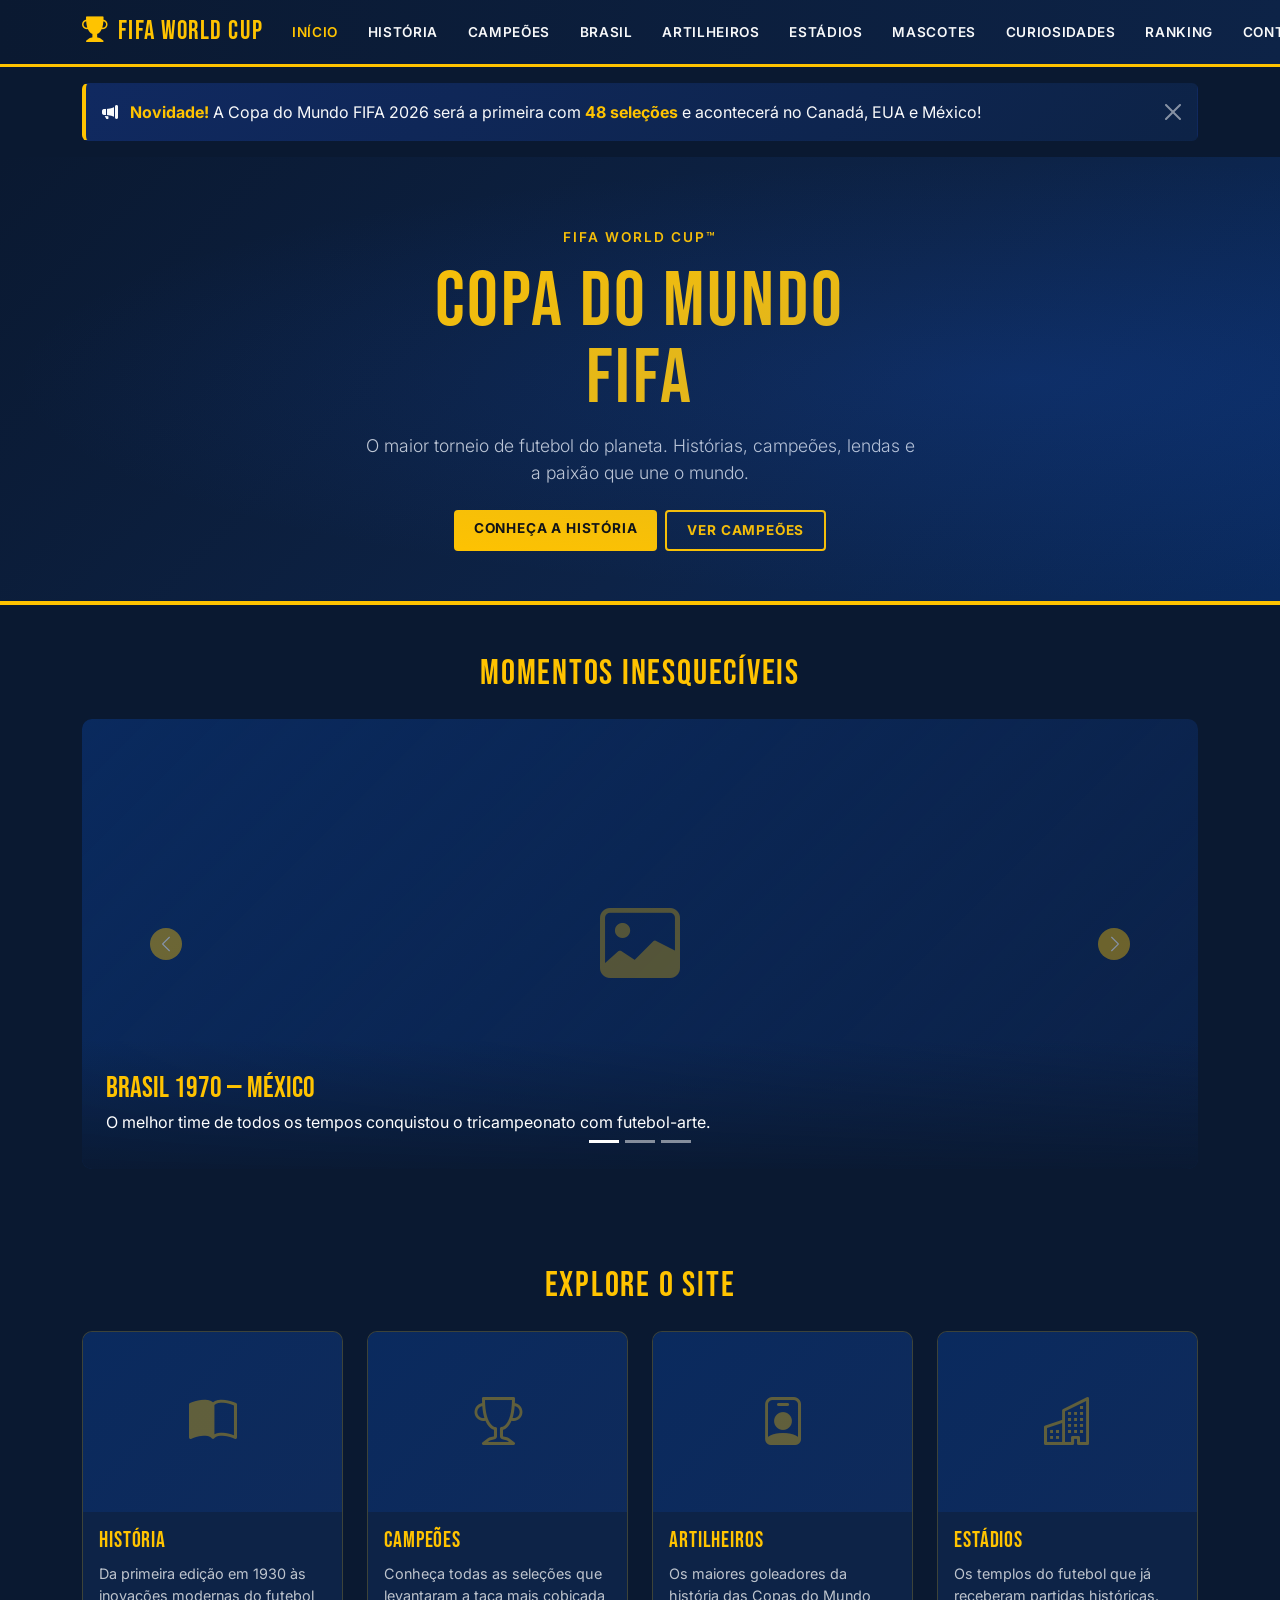
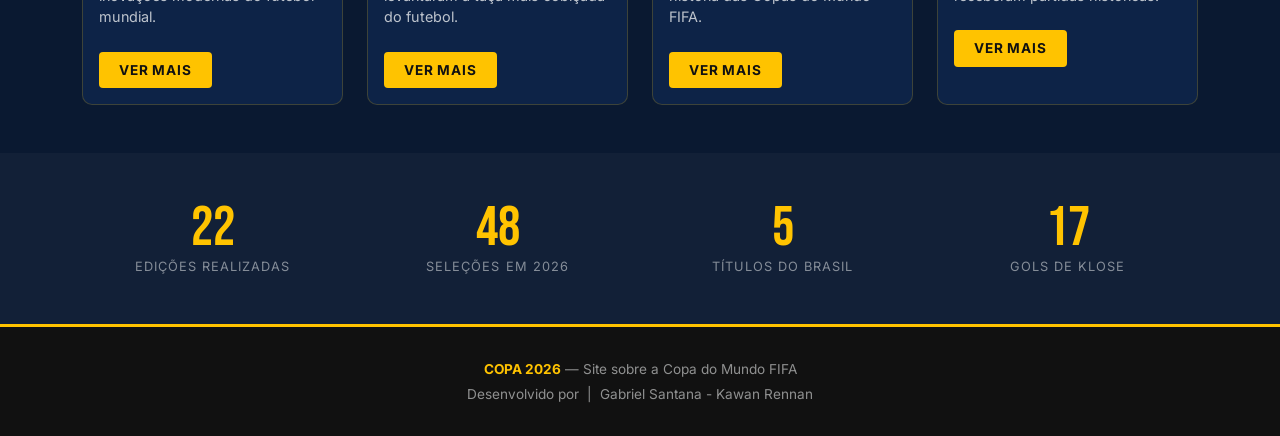
==== index.html @ 824d82c5 "Merge pull request #1 from bielsanatana-dias/main update footer" ====
<!DOCTYPE html>
<html lang="pt-BR">
<head>
  <meta charset="UTF-8" />
  <meta name="viewport" content="width=device-width, initial-scale=1.0" />
  <title>Copa do Mundo FIFA 2026</title>
  <link rel="stylesheet" href="https://cdn.jsdelivr.net/npm/bootstrap@5.3.3/dist/css/bootstrap.min.css" />
  <link rel="stylesheet" href="https://cdn.jsdelivr.net/npm/bootstrap-icons@1.11.3/font/bootstrap-icons.min.css" />
  <link rel="stylesheet" href="css/style.css" />
</head>
<body>

  <!-- NAVBAR -->
  <nav class="navbar navbar-expand-lg navbar-copa sticky-top">
    <div class="container">
      <a class="navbar-brand" href="index.html">
        <i class="bi bi-trophy-fill me-2"></i>FIFA World Cup
      </a>
      <button class="navbar-toggler" type="button" data-bs-toggle="collapse" data-bs-target="#navMain">
        <span class="navbar-toggler-icon"></span>
      </button>
      <div class="collapse navbar-collapse" id="navMain">
        <ul class="navbar-nav ms-auto gap-1">
          <li class="nav-item"><a class="nav-link active" href="index.html">Início</a></li>
          <li class="nav-item"><a class="nav-link" href="historia.html">História</a></li>
          <li class="nav-item"><a class="nav-link" href="campeoes.html">Campeões</a></li>
          <li class="nav-item"><a class="nav-link" href="brasil.html">Brasil</a></li>
          <li class="nav-item"><a class="nav-link" href="artilheiros.html">Artilheiros</a></li>
          <li class="nav-item"><a class="nav-link" href="estadios.html">Estádios</a></li>
          <li class="nav-item"><a class="nav-link" href="mascotes.html">Mascotes</a></li>
          <li class="nav-item"><a class="nav-link" href="curiosidades.html">Curiosidades</a></li>
          <li class="nav-item"><a class="nav-link" href="ranking.html">Ranking</a></li>
          <li class="nav-item"><a class="nav-link" href="contato.html">Contato</a></li>
        </ul>
      </div>
    </div>
  </nav>

  <main>
    <!-- ALERT de boas-vindas -->
    <div class="container mt-3">
      <div class="alert alert-copa alert-dismissible fade show" role="alert">
        <i class="bi bi-megaphone-fill me-2"></i>
        <strong>Novidade!</strong> A Copa do Mundo FIFA 2026 será a primeira com <strong>48 seleções</strong> e acontecerá no Canadá, EUA e México!
        <button type="button" class="btn-close btn-close-white" data-bs-dismiss="alert" aria-label="Fechar"></button>
      </div>
    </div>

    <!-- HERO -->
    <section class="page-hero text-center">
      <div class="container">
        <p class="text-uppercase" style="color:var(--dourado);letter-spacing:.15em;font-size:.85rem;font-weight:600;">FIFA World Cup™</p>
        <h1>COPA DO MUNDO<br>FIFA</h1>
        <p class="lead mt-3 mx-auto" style="max-width:550px;">
          O maior torneio de futebol do planeta. Histórias, campeões, lendas e a paixão que une o mundo.
        </p>
        <div class="mt-4 d-flex flex-wrap justify-content-center gap-2">
          <a href="historia.html" class="btn-copa btn">Conheça a História</a>
          <a href="campeoes.html" class="btn-copa-outline btn">Ver Campeões</a>
        </div>
      </div>
    </section>

    <!-- CAROUSEL de Copas -->
    <section class="py-5">
      <div class="container">
        <h2 class="section-title mb-4 text-center">Momentos Inesquecíveis</h2>
        <div id="carouselHome" class="carousel slide carousel-copa" data-bs-ride="carousel">
          <div class="carousel-indicators">
            <button type="button" data-bs-target="#carouselHome" data-bs-slide-to="0" class="active"></button>
            <button type="button" data-bs-target="#carouselHome" data-bs-slide-to="1"></button>
            <button type="button" data-bs-target="#carouselHome" data-bs-slide-to="2"></button>
          </div>
          <div class="carousel-inner rounded-3 overflow-hidden">
            <!-- Slide 1 — substitua a div por <img src="img/sua-foto.jpg" alt="..." class="d-block w-100"> -->
            <div class="carousel-item active">
              <div class="img-placeholder-carousel d-flex align-items-center justify-content-center" style="height:450px;background:linear-gradient(135deg,#0a2a5e,#185ADB22);">
                <i class="bi bi-image" style="font-size:5rem;color:rgba(255,195,0,.3);"></i>
              </div>
              <div class="carousel-caption">
                <h5>Brasil 1970 — México</h5>
                <p>O melhor time de todos os tempos conquistou o tricampeonato com futebol-arte.</p>
              </div>
            </div>
            <!-- Slide 2 -->
            <div class="carousel-item">
              <div class="img-placeholder-carousel d-flex align-items-center justify-content-center" style="height:450px;background:linear-gradient(135deg,#0a2a5e,#185ADB22);">
                <i class="bi bi-image" style="font-size:5rem;color:rgba(255,195,0,.3);"></i>
              </div>
              <div class="carousel-caption">
                <h5>Maradona 1986 — México</h5>
                <p>A "Mão de Deus" e o gol do século no mesmo dia.</p>
              </div>
            </div>
            <!-- Slide 3 -->
            <div class="carousel-item">
              <div class="img-placeholder-carousel d-flex align-items-center justify-content-center" style="height:450px;background:linear-gradient(135deg,#0a2a5e,#185ADB22);">
                <i class="bi bi-image" style="font-size:5rem;color:rgba(255,195,0,.3);"></i>
              </div>
              <div class="carousel-caption">
                <h5>Argentina 2022 — Qatar</h5>
                <p>Messi finalmente conquistou o título mais desejado do futebol mundial.</p>
              </div>
            </div>
          </div>
          <button class="carousel-control-prev" type="button" data-bs-target="#carouselHome" data-bs-slide="prev">
            <span class="carousel-control-prev-icon"></span>
          </button>
          <button class="carousel-control-next" type="button" data-bs-target="#carouselHome" data-bs-slide="next">
            <span class="carousel-control-next-icon"></span>
          </button>
        </div>
      </div>
    </section>

    <!-- CARDS de apresentação -->
    <section class="py-5">
      <div class="container">
        <h2 class="section-title text-center mb-4">Explore o Site</h2>
        <div class="row g-4">
          <div class="col-sm-6 col-lg-3">
            <div class="card card-copa h-100">
              <div class="img-placeholder"><i class="bi bi-book-half"></i></div>
              <div class="card-body">
                <h5 class="card-title">História</h5>
                <p class="card-text">Da primeira edição em 1930 às inovações modernas do futebol mundial.</p>
                <a href="historia.html" class="btn-copa btn btn-sm mt-2">Ver Mais</a>
              </div>
            </div>
          </div>
          <div class="col-sm-6 col-lg-3">
            <div class="card card-copa h-100">
              <div class="img-placeholder"><i class="bi bi-trophy"></i></div>
              <div class="card-body">
                <h5 class="card-title">Campeões</h5>
                <p class="card-text">Conheça todas as seleções que levantaram a taça mais cobiçada do futebol.</p>
                <a href="campeoes.html" class="btn-copa btn btn-sm mt-2">Ver Mais</a>
              </div>
            </div>
          </div>
          <div class="col-sm-6 col-lg-3">
            <div class="card card-copa h-100">
              <div class="img-placeholder"><i class="bi bi-person-badge"></i></div>
              <div class="card-body">
                <h5 class="card-title">Artilheiros</h5>
                <p class="card-text">Os maiores goleadores da história das Copas do Mundo FIFA.</p>
                <a href="artilheiros.html" class="btn-copa btn btn-sm mt-2">Ver Mais</a>
              </div>
            </div>
          </div>
          <div class="col-sm-6 col-lg-3">
            <div class="card card-copa h-100">
              <div class="img-placeholder"><i class="bi bi-buildings"></i></div>
              <div class="card-body">
                <h5 class="card-title">Estádios</h5>
                <p class="card-text">Os templos do futebol que já receberam partidas históricas.</p>
                <a href="estadios.html" class="btn-copa btn btn-sm mt-2">Ver Mais</a>
              </div>
            </div>
          </div>
        </div>
      </div>
    </section>

    <!-- Stats rápidas -->
    <section class="py-5" style="background:rgba(255,255,255,0.03);">
      <div class="container">
        <div class="row text-center g-4">
          <div class="col-6 col-md-3">
            <div class="stat-number">22</div>
            <div class="stat-label">Edições realizadas</div>
          </div>
          <div class="col-6 col-md-3">
            <div class="stat-number">48</div>
            <div class="stat-label">Seleções em 2026</div>
          </div>
          <div class="col-6 col-md-3">
            <div class="stat-number">5</div>
            <div class="stat-label">Títulos do Brasil</div>
          </div>
          <div class="col-6 col-md-3">
            <div class="stat-number">17</div>
            <div class="stat-label">Gols de Klose</div>
          </div>
        </div>
      </div>
    </section>
  </main>

  <!-- FOOTER -->
  <footer>
    <div class="container">
      <p class="mb-1">
        <a href="index.html"><strong style="color:var(--dourado);">COPA 2026</strong></a> — Site  sobre a Copa do Mundo FIFA
      </p>
      <p class="mb-0">Desenvolvido por &nbsp;|&nbsp; Gabriel Santana - Kawan Rennan</p>
    </div>
  </footer>

  <script src="https://cdn.jsdelivr.net/npm/bootstrap@5.3.3/dist/js/bootstrap.bundle.min.js"></script>
</body>
</html>
---- css/style.css ----
/* ============================================================
   COPA DO MUNDO FIFA 2026 — Global Stylesheet
   Palette: Azul Escuro #0A1931 | Azul Médio #185ADB | 
            Dourado #FFC300 | Branco #F8F9FA | Preto #111111
   ============================================================ */

@import url('https://fonts.googleapis.com/css2?family=Bebas+Neue&family=Inter:wght@300;400;600;700&display=swap');

:root {
  --azul-escuro: #0A1931;
  --azul-medio:  #185ADB;
  --dourado:     #FFC300;
  --branco:      #F8F9FA;
  --preto:       #111111;
  --verde:       #009C3B;
  --amarelo:     #FFDF00;
}

/* ---- Base ---- */
*, *::before, *::after { box-sizing: border-box; }

body {
  font-family: 'Inter', sans-serif;
  background-color: var(--azul-escuro);
  color: var(--branco);
  min-height: 100vh;
  display: flex;
  flex-direction: column;
}

main { flex: 1; }

/* ---- Typography ---- */
h1, h2, h3, .display-font {
  font-family: 'Bebas Neue', sans-serif;
  letter-spacing: 0.04em;
}

/* ---- Navbar ---- */
.navbar-copa {
  background: linear-gradient(90deg, var(--azul-escuro) 0%, #0d2347 100%);
  border-bottom: 3px solid var(--dourado);
}

.navbar-copa .navbar-brand {
  font-family: 'Bebas Neue', sans-serif;
  font-size: 1.6rem;
  color: var(--dourado) !important;
  letter-spacing: 0.06em;
}

.navbar-copa .nav-link {
  color: var(--branco) !important;
  font-weight: 600;
  font-size: 0.85rem;
  text-transform: uppercase;
  letter-spacing: 0.05em;
  padding: 0.5rem 0.8rem !important;
  transition: color 0.2s;
}

.navbar-copa .nav-link:hover,
.navbar-copa .nav-link.active {
  color: var(--dourado) !important;
}

.navbar-toggler {
  border-color: var(--dourado) !important;
}
.navbar-toggler-icon {
  filter: brightness(0) saturate(100%) invert(79%) sepia(89%) saturate(400%) hue-rotate(2deg) brightness(104%) contrast(104%);
}

/* ---- Hero / Page Header ---- */
.page-hero {
  background: linear-gradient(135deg, var(--azul-escuro) 0%, #0d2347 60%, #0a2a5e 100%);
  padding: 70px 0 50px;
  border-bottom: 4px solid var(--dourado);
  position: relative;
  overflow: hidden;
}

.page-hero::before {
  content: '';
  position: absolute;
  inset: 0;
  background: radial-gradient(ellipse at 80% 50%, rgba(24,90,219,0.18) 0%, transparent 70%);
  pointer-events: none;
}

.page-hero h1 {
  font-size: clamp(2.5rem, 6vw, 5rem);
  color: var(--dourado);
  line-height: 1;
}

.page-hero p.lead {
  color: rgba(248,249,250,0.8);
  font-size: 1.1rem;
  font-weight: 300;
}

/* ---- Gold divider ---- */
.gold-divider {
  height: 3px;
  background: linear-gradient(90deg, transparent, var(--dourado), transparent);
  border: none;
  margin: 2.5rem auto;
  max-width: 300px;
}

/* ---- Section headings ---- */
.section-title {
  font-family: 'Bebas Neue', sans-serif;
  font-size: 2.2rem;
  color: var(--dourado);
  letter-spacing: 0.05em;
}

/* ---- Cards ---- */
.card-copa {
  background: #0d2347;
  border: 1px solid rgba(255,195,0,0.2);
  border-radius: 10px;
  color: var(--branco);
  transition: transform 0.25s, box-shadow 0.25s, border-color 0.25s;
  overflow: hidden;
}

.card-copa:hover {
  transform: translateY(-5px);
  box-shadow: 0 12px 30px rgba(0,0,0,0.5);
  border-color: var(--dourado);
}

.card-copa .card-title {
  font-family: 'Bebas Neue', sans-serif;
  font-size: 1.4rem;
  color: var(--dourado);
  letter-spacing: 0.04em;
}

.card-copa .card-text {
  color: rgba(248,249,250,0.75);
  font-size: 0.9rem;
}

.card-copa .img-placeholder {
  width: 100%;
  height: 180px;
  background: linear-gradient(135deg, #0a2a5e 0%, #185ADB22 100%);
  display: flex;
  align-items: center;
  justify-content: center;
  color: rgba(255,195,0,0.35);
  font-size: 3rem;
}

/* ---- Badges ---- */
.badge-copa {
  background-color: var(--dourado) !important;
  color: var(--preto) !important;
  font-weight: 700;
  font-size: 0.78rem;
  padding: 0.4em 0.75em;
  border-radius: 4px;
}

/* ---- Buttons ---- */
.btn-copa {
  background-color: var(--dourado);
  color: var(--preto);
  font-weight: 700;
  font-size: 0.85rem;
  text-transform: uppercase;
  letter-spacing: 0.06em;
  border: none;
  border-radius: 4px;
  padding: 0.5rem 1.25rem;
  transition: background 0.2s, transform 0.15s;
}

.btn-copa:hover {
  background-color: #e6b000;
  color: var(--preto);
  transform: translateY(-1px);
}

.btn-copa-outline {
  background: transparent;
  border: 2px solid var(--dourado);
  color: var(--dourado);
  font-weight: 700;
  font-size: 0.85rem;
  text-transform: uppercase;
  letter-spacing: 0.06em;
  border-radius: 4px;
  padding: 0.5rem 1.25rem;
  transition: all 0.2s;
}

.btn-copa-outline:hover {
  background-color: var(--dourado);
  color: var(--preto);
}

/* ---- Breadcrumb ---- */
.breadcrumb-copa {
  background: rgba(255,255,255,0.04);
  padding: 0.6rem 1rem;
  border-radius: 6px;
  border-left: 3px solid var(--dourado);
}

.breadcrumb-copa .breadcrumb-item a {
  color: var(--dourado);
  text-decoration: none;
  font-size: 0.85rem;
}

.breadcrumb-copa .breadcrumb-item.active {
  color: rgba(248,249,250,0.6);
  font-size: 0.85rem;
}

.breadcrumb-copa .breadcrumb-item + .breadcrumb-item::before {
  color: var(--dourado);
}

/* ---- Accordion ---- */
.accordion-copa .accordion-button {
  background: #0d2347;
  color: var(--dourado);
  font-family: 'Bebas Neue', sans-serif;
  font-size: 1.15rem;
  letter-spacing: 0.04em;
  border: none;
  box-shadow: none !important;
}

.accordion-copa .accordion-button:not(.collapsed) {
  background: #102960;
  color: var(--dourado);
}

.accordion-copa .accordion-button::after {
  filter: brightness(0) saturate(100%) invert(79%) sepia(89%) saturate(400%) hue-rotate(2deg) brightness(104%) contrast(104%);
}

.accordion-copa .accordion-item {
  background: #0d2347;
  border: 1px solid rgba(255,195,0,0.18);
  margin-bottom: 0.4rem;
  border-radius: 6px !important;
  overflow: hidden;
}

.accordion-copa .accordion-body {
  background: #0d2347;
  color: rgba(248,249,250,0.8);
  font-size: 0.95rem;
  line-height: 1.7;
}

/* ---- Alert ---- */
.alert-copa {
  background: linear-gradient(135deg, #102960, #0d2347);
  border-left: 4px solid var(--dourado);
  color: var(--branco);
  border-radius: 6px;
}

.alert-copa strong { color: var(--dourado); }

/* ---- Carousel ---- */
.carousel-copa .carousel-inner img,
.carousel-copa .carousel-inner .img-placeholder-carousel {
  width: 100%;
  height: 450px;
  object-fit: cover;
  border-radius: 10px;
}

.carousel-copa .carousel-inner .img-placeholder-carousel {
  background: linear-gradient(135deg, #0a2a5e 0%, #185ADB33 100%);
  display: flex;
  align-items: center;
  justify-content: center;
  color: rgba(255,195,0,0.3);
  font-size: 5rem;
}

.carousel-copa .carousel-caption {
  background: linear-gradient(0deg, rgba(10,25,49,0.92) 0%, transparent 100%);
  bottom: 0;
  left: 0;
  right: 0;
  padding: 2rem 1.5rem 1.2rem;
  border-radius: 0 0 10px 10px;
  text-align: left;
}

.carousel-copa .carousel-caption h5 {
  font-family: 'Bebas Neue', sans-serif;
  font-size: 1.8rem;
  color: var(--dourado);
  margin-bottom: 0.2rem;
}

.carousel-copa .carousel-control-prev-icon,
.carousel-copa .carousel-control-next-icon {
  background-color: rgba(255,195,0,0.8);
  border-radius: 50%;
  padding: 14px;
  background-size: 55%;
}

/* ---- Table ---- */
.table-copa {
  color: var(--branco);
}

.table-copa thead th {
  background: var(--dourado);
  color: var(--preto);
  font-family: 'Bebas Neue', sans-serif;
  font-size: 1rem;
  letter-spacing: 0.05em;
  border: none;
}

.table-copa tbody tr {
  background: #0d2347;
  border-bottom: 1px solid rgba(255,195,0,0.1);
  transition: background 0.2s;
}

.table-copa tbody tr:hover {
  background: #102960;
}

.table-copa tbody td { border: none; }

/* ---- Form ---- */
.form-copa .form-control,
.form-copa .form-select {
  background: #0d2347;
  border: 1px solid rgba(255,195,0,0.3);
  color: var(--branco);
  border-radius: 6px;
}

.form-copa .form-control:focus,
.form-copa .form-select:focus {
  background: #0d2347;
  border-color: var(--dourado);
  color: var(--branco);
  box-shadow: 0 0 0 0.2rem rgba(255,195,0,0.25);
}

.form-copa .form-label {
  color: rgba(248,249,250,0.8);
  font-weight: 600;
  font-size: 0.9rem;
  text-transform: uppercase;
  letter-spacing: 0.04em;
}

/* ---- Footer ---- */
footer {
  background: var(--preto);
  border-top: 3px solid var(--dourado);
  padding: 2rem 0;
  color: rgba(248,249,250,0.55);
  font-size: 0.85rem;
  text-align: center;
}

footer a {
  color: var(--dourado);
  text-decoration: none;
}

/* ---- Flag placeholder ---- */
.flag-placeholder {
  width: 60px;
  height: 40px;
  background: rgba(255,195,0,0.12);
  border-radius: 4px;
  display: inline-flex;
  align-items: center;
  justify-content: center;
  font-size: 1.4rem;
}

/* ---- Stat number ---- */
.stat-number {
  font-family: 'Bebas Neue', sans-serif;
  font-size: 3.5rem;
  color: var(--dourado);
  line-height: 1;
}

.stat-label {
  font-size: 0.8rem;
  text-transform: uppercase;
  letter-spacing: 0.08em;
  color: rgba(248,249,250,0.5);
}

/* ---- Player card ---- */
.player-card .img-placeholder {
  height: 220px;
}

/* ---- Mascote card ---- */
.mascote-card .img-placeholder {
  height: 250px;
  font-size: 4rem;
}

/* ---- Responsive tweaks ---- */
@media (max-width: 768px) {
  .carousel-copa .carousel-inner .img-placeholder-carousel { height: 280px; }
  .carousel-copa .carousel-caption h5 { font-size: 1.3rem; }
}
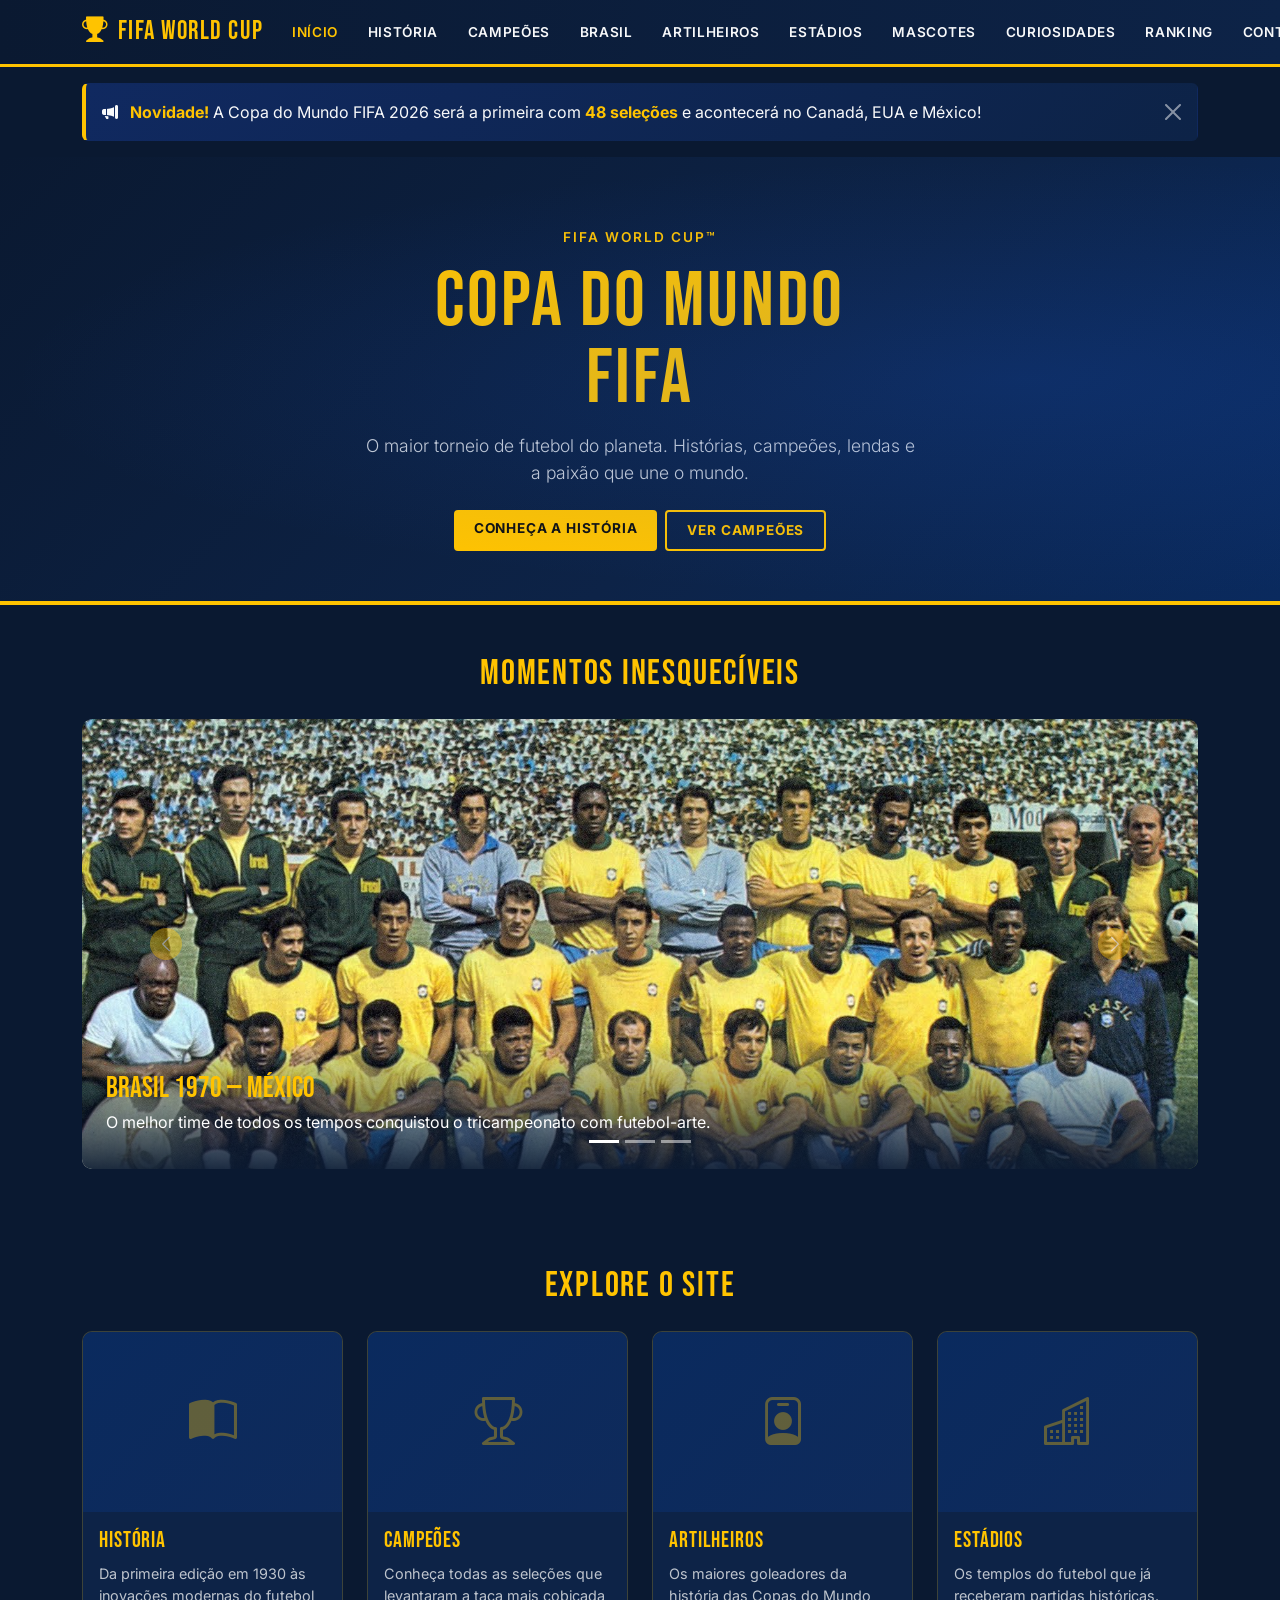
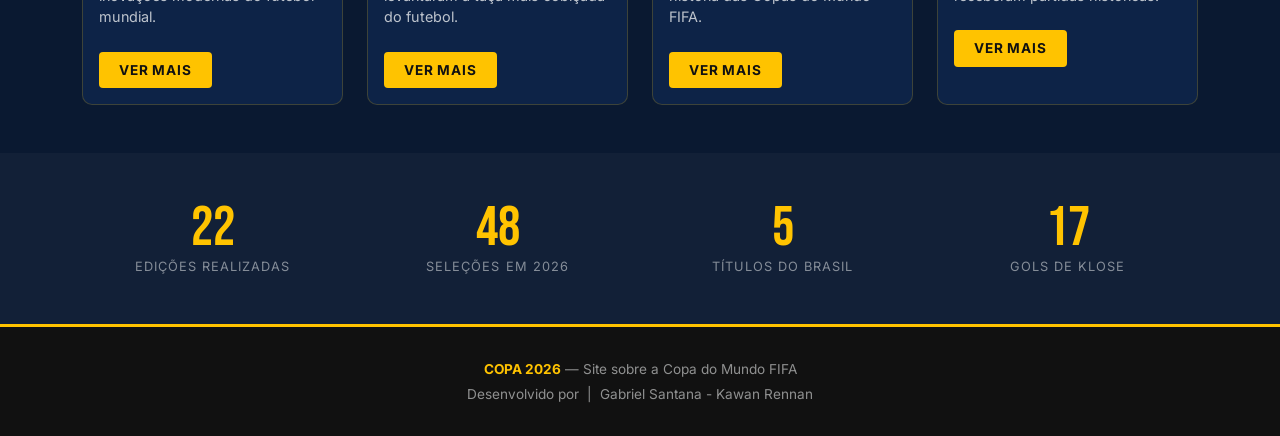
==== commit 6d7a255c: "imagens novas adicionei imagens ao site e mudei alguns códigos" ====
--- a/index.html
+++ b/index.html
@@ -54,6 +54,7 @@
         <p class="lead mt-3 mx-auto" style="max-width:550px;">
           O maior torneio de futebol do planeta. Histórias, campeões, lendas e a paixão que une o mundo.
         </p>
+        <!-- BUTTONS -->
         <div class="mt-4 d-flex flex-wrap justify-content-center gap-2">
           <a href="historia.html" class="btn-copa btn">Conheça a História</a>
           <a href="campeoes.html" class="btn-copa-outline btn">Ver Campeões</a>
@@ -72,11 +73,9 @@
             <button type="button" data-bs-target="#carouselHome" data-bs-slide-to="2"></button>
           </div>
           <div class="carousel-inner rounded-3 overflow-hidden">
-            <!-- Slide 1 — substitua a div por <img src="img/sua-foto.jpg" alt="..." class="d-block w-100"> -->
+            <!-- Slide 1 -->
             <div class="carousel-item active">
-              <div class="img-placeholder-carousel d-flex align-items-center justify-content-center" style="height:450px;background:linear-gradient(135deg,#0a2a5e,#185ADB22);">
-                <i class="bi bi-image" style="font-size:5rem;color:rgba(255,195,0,.3);"></i>
-              </div>
+              <img src="img/pagina home/timebrasil1970.jpg" alt="Brasil 1970 — México" class="d-block w-100">
               <div class="carousel-caption">
                 <h5>Brasil 1970 — México</h5>
                 <p>O melhor time de todos os tempos conquistou o tricampeonato com futebol-arte.</p>
@@ -84,9 +83,7 @@
             </div>
             <!-- Slide 2 -->
             <div class="carousel-item">
-              <div class="img-placeholder-carousel d-flex align-items-center justify-content-center" style="height:450px;background:linear-gradient(135deg,#0a2a5e,#185ADB22);">
-                <i class="bi bi-image" style="font-size:5rem;color:rgba(255,195,0,.3);"></i>
-              </div>
+              <img src="img/pagina home/Maradona -  1986.jpg" alt="Maradona 1986 — México" class="d-block w-100">
               <div class="carousel-caption">
                 <h5>Maradona 1986 — México</h5>
                 <p>A "Mão de Deus" e o gol do século no mesmo dia.</p>
@@ -94,9 +91,7 @@
             </div>
             <!-- Slide 3 -->
             <div class="carousel-item">
-              <div class="img-placeholder-carousel d-flex align-items-center justify-content-center" style="height:450px;background:linear-gradient(135deg,#0a2a5e,#185ADB22);">
-                <i class="bi bi-image" style="font-size:5rem;color:rgba(255,195,0,.3);"></i>
-              </div>
+              <img src="img/pagina home/argentina2022.jpg" alt="Argentina 2022 — Qatar" class="d-block w-100">
               <div class="carousel-caption">
                 <h5>Argentina 2022 — Qatar</h5>
                 <p>Messi finalmente conquistou o título mais desejado do futebol mundial.</p>
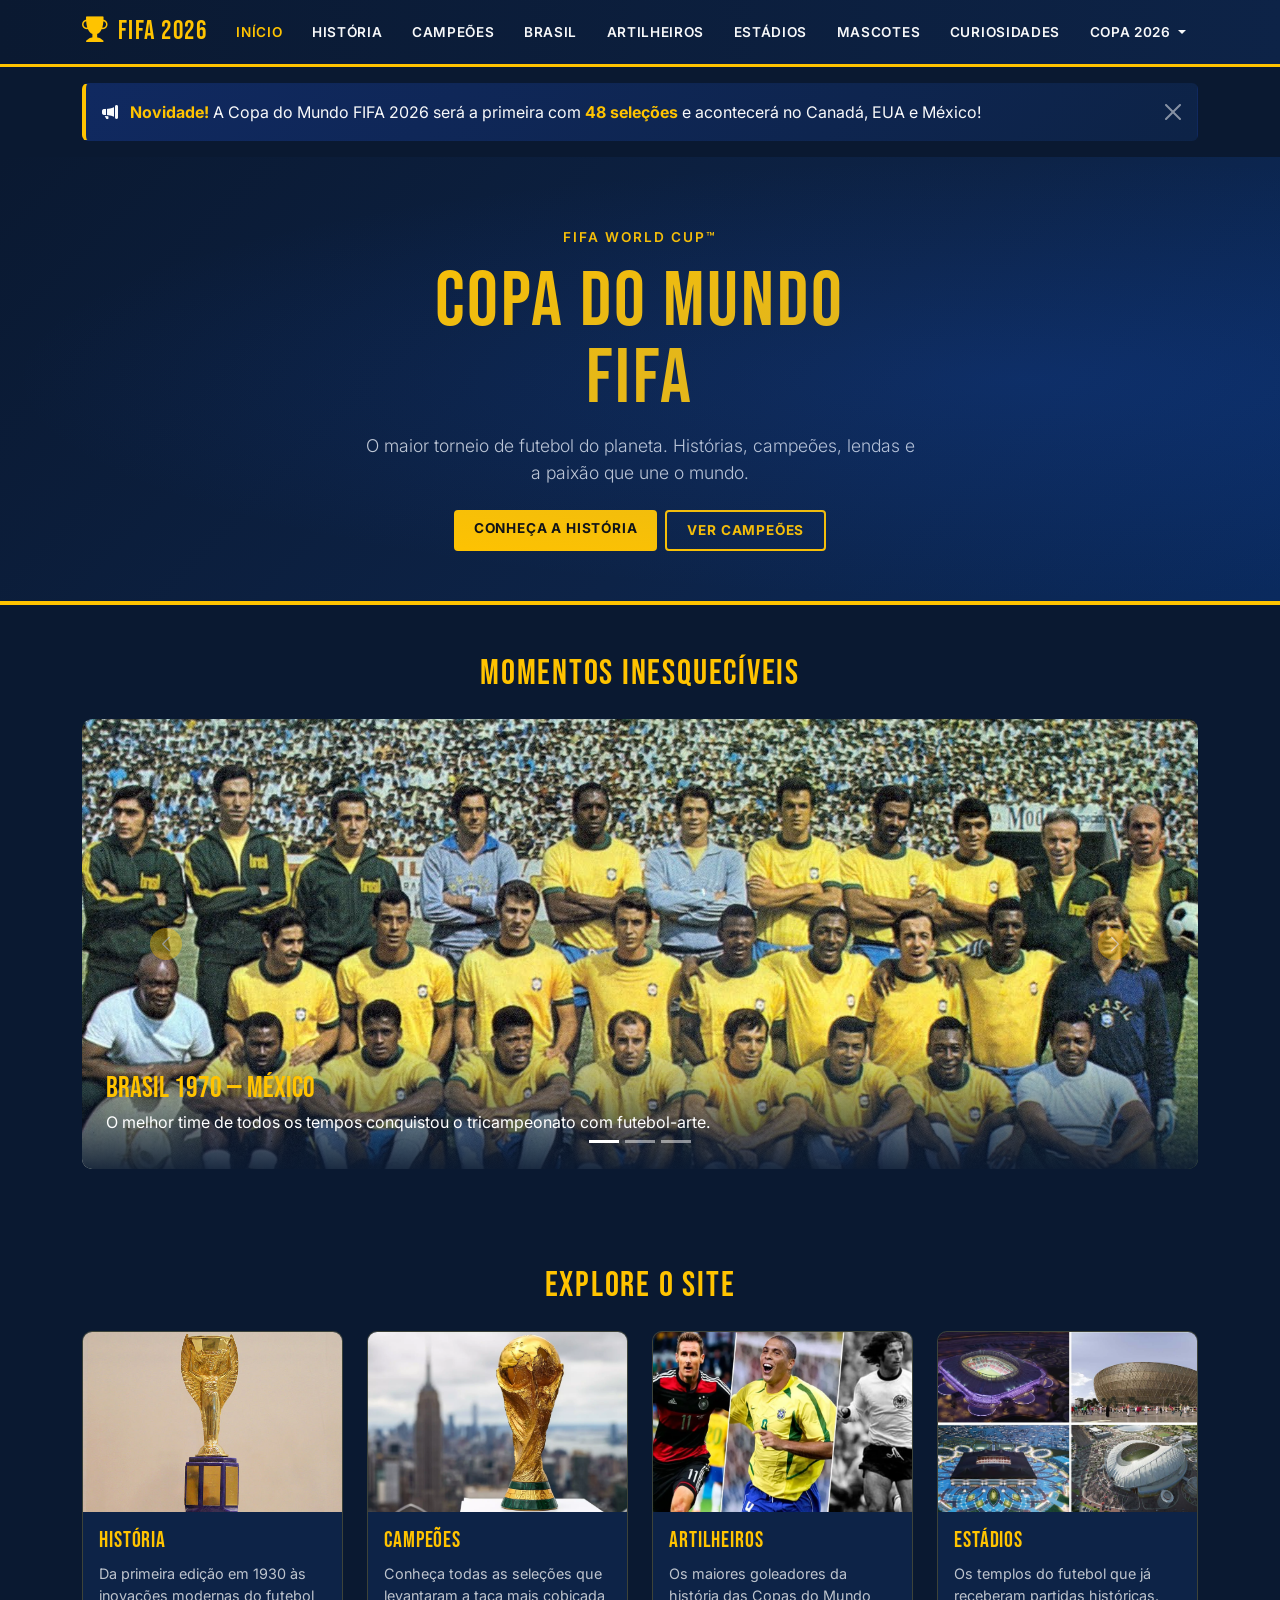
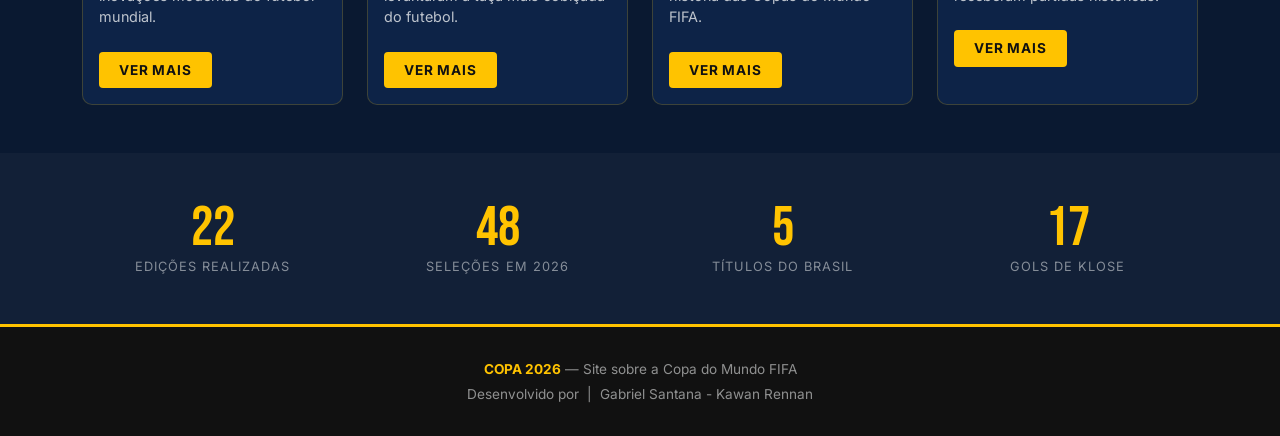
==== commit 0c8269a3: "ultimas imagens adicionadas adicionei as ultimas imagens do site" ====
--- a/index.html
+++ b/index.html
@@ -3,10 +3,11 @@
 <head>
   <meta charset="UTF-8" />
   <meta name="viewport" content="width=device-width, initial-scale=1.0" />
-  <title>Copa do Mundo FIFA 2026</title>
+  <title>FIFA 2026</title>
   <link rel="stylesheet" href="https://cdn.jsdelivr.net/npm/bootstrap@5.3.3/dist/css/bootstrap.min.css" />
   <link rel="stylesheet" href="https://cdn.jsdelivr.net/npm/bootstrap-icons@1.11.3/font/bootstrap-icons.min.css" />
   <link rel="stylesheet" href="css/style.css" />
+  <link rel="shortcut icon" href="img/favcon/copa-do-mundo.png" type="image/x-icon">
 </head>
 <body>
 
@@ -14,7 +15,7 @@
   <nav class="navbar navbar-expand-lg navbar-copa sticky-top">
     <div class="container">
       <a class="navbar-brand" href="index.html">
-        <i class="bi bi-trophy-fill me-2"></i>FIFA World Cup
+        <i class="bi bi-trophy-fill me-2"></i>FIFA 2026
       </a>
       <button class="navbar-toggler" type="button" data-bs-toggle="collapse" data-bs-target="#navMain">
         <span class="navbar-toggler-icon"></span>
@@ -29,8 +30,16 @@
           <li class="nav-item"><a class="nav-link" href="estadios.html">Estádios</a></li>
           <li class="nav-item"><a class="nav-link" href="mascotes.html">Mascotes</a></li>
           <li class="nav-item"><a class="nav-link" href="curiosidades.html">Curiosidades</a></li>
-          <li class="nav-item"><a class="nav-link" href="ranking.html">Ranking</a></li>
-          <li class="nav-item"><a class="nav-link" href="contato.html">Contato</a></li>
+          <li class="nav-item dropdown">
+            <a class="nav-link dropdown-toggle" href="#" id="copaDropdown" role="button" data-bs-toggle="dropdown" aria-expanded="false">
+              Copa 2026
+            </a>
+            <ul class="dropdown-menu dropdown-menu-end" aria-labelledby="copaDropdown">
+              <li><a class="dropdown-item" href="fase-de-grupos.html">Fase de Grupos</a></li>
+              <li><a class="dropdown-item" href="selecoes.html">Seleções</a></li>
+              <li><a class="dropdown-item" href="estatisticas.html">Estatísticas</a></li>
+            </ul>
+          </li>
         </ul>
       </div>
     </div>
@@ -115,7 +124,7 @@
         <div class="row g-4">
           <div class="col-sm-6 col-lg-3">
             <div class="card card-copa h-100">
-              <div class="img-placeholder"><i class="bi bi-book-half"></i></div>
+              <img src="img/cards/card - historia copa do mundo.jpg" alt="história" class="card-img-top" style="height:180px;object-fit:cover;">
               <div class="card-body">
                 <h5 class="card-title">História</h5>
                 <p class="card-text">Da primeira edição em 1930 às inovações modernas do futebol mundial.</p>
@@ -125,7 +134,7 @@
           </div>
           <div class="col-sm-6 col-lg-3">
             <div class="card card-copa h-100">
-              <div class="img-placeholder"><i class="bi bi-trophy"></i></div>
+              <img src="img/cards/card - campeões.webp" alt="campeões" class="card-img-top" style="height:180px;object-fit:cover;">
               <div class="card-body">
                 <h5 class="card-title">Campeões</h5>
                 <p class="card-text">Conheça todas as seleções que levantaram a taça mais cobiçada do futebol.</p>
@@ -135,7 +144,7 @@
           </div>
           <div class="col-sm-6 col-lg-3">
             <div class="card card-copa h-100">
-              <div class="img-placeholder"><i class="bi bi-person-badge"></i></div>
+              <img src="img/cards/card - artilheiros.webp" alt="artilheiros" class="card-img-top" style="height:180px;object-fit:cover;">
               <div class="card-body">
                 <h5 class="card-title">Artilheiros</h5>
                 <p class="card-text">Os maiores goleadores da história das Copas do Mundo FIFA.</p>
@@ -145,7 +154,7 @@
           </div>
           <div class="col-sm-6 col-lg-3">
             <div class="card card-copa h-100">
-              <div class="img-placeholder"><i class="bi bi-buildings"></i></div>
+              <img src="img/cards/card - estadios.jpg" alt="Estádios" class="card-img-top" style="height:180px;object-fit:cover;">
               <div class="card-body">
                 <h5 class="card-title">Estádios</h5>
                 <p class="card-text">Os templos do futebol que já receberam partidas históricas.</p>
@@ -194,4 +203,4 @@
 
   <script src="https://cdn.jsdelivr.net/npm/bootstrap@5.3.3/dist/js/bootstrap.bundle.min.js"></script>
 </body>
-</html>+</html>
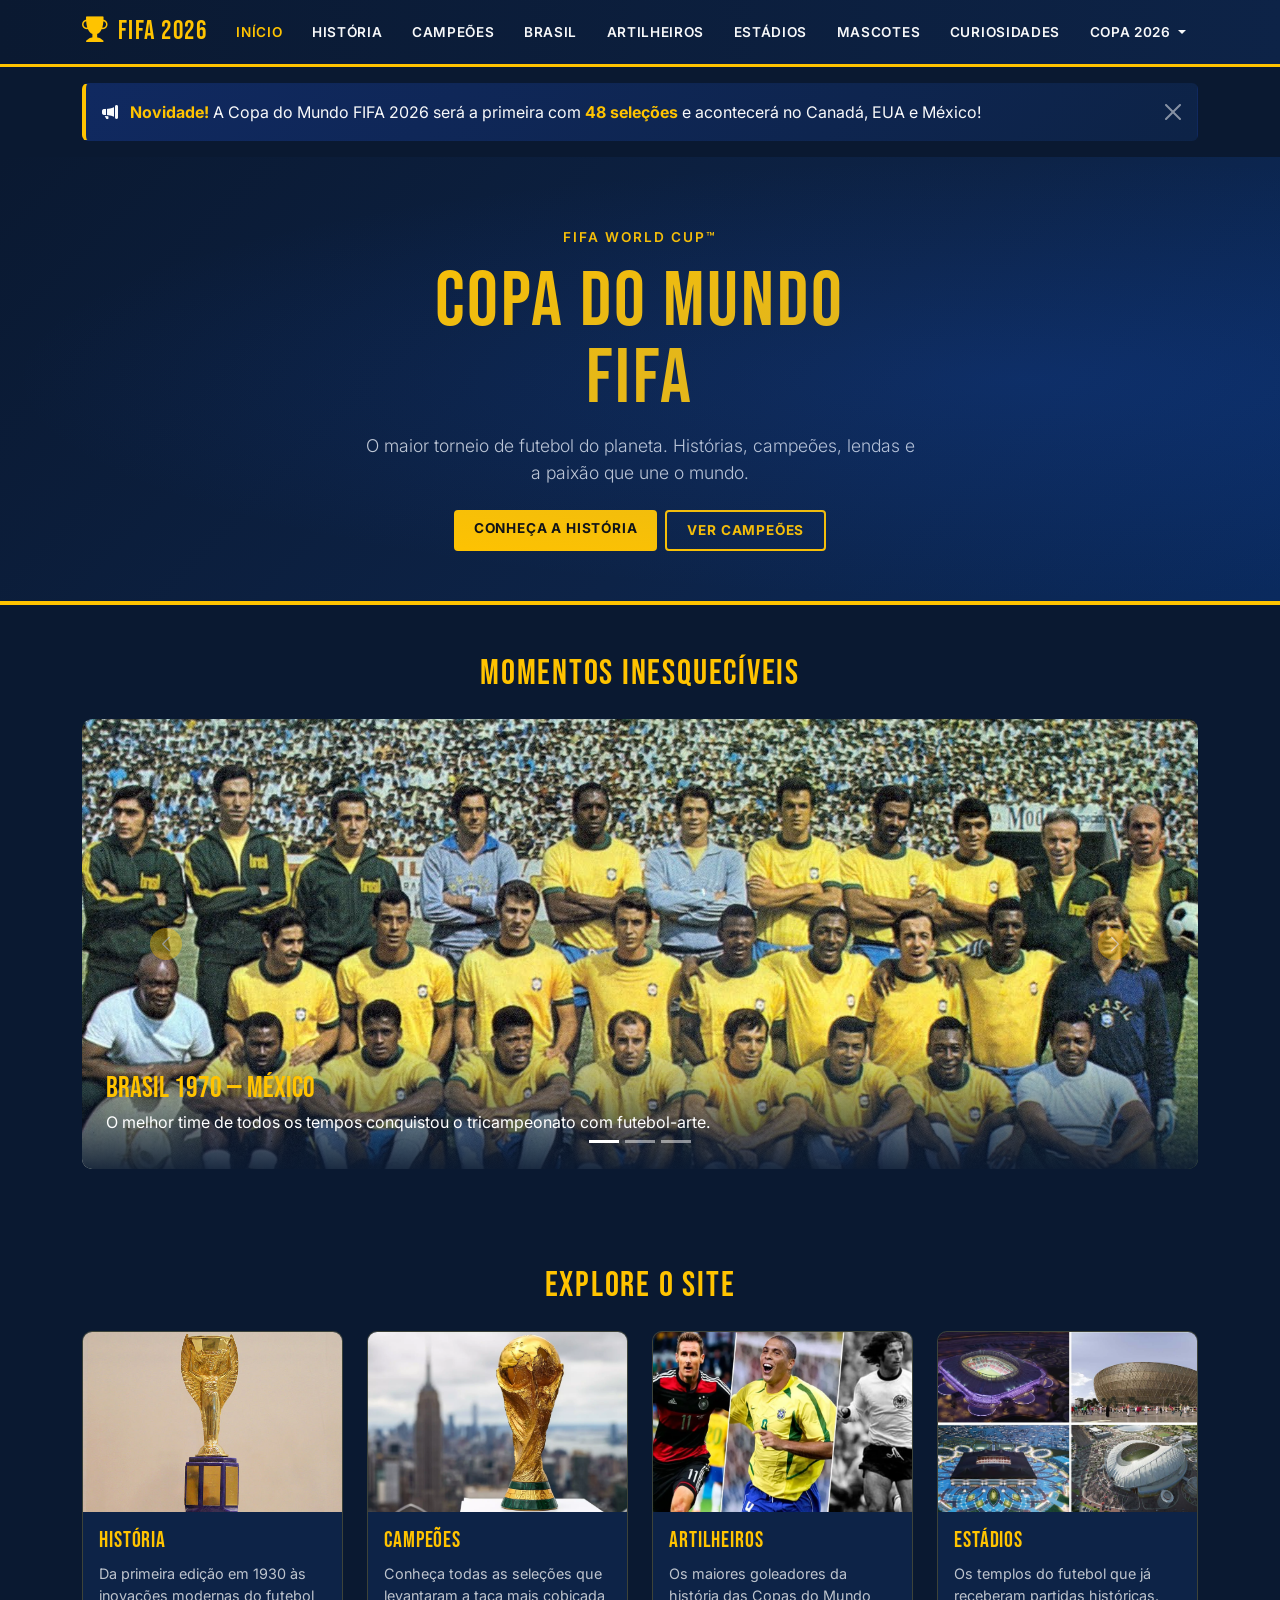
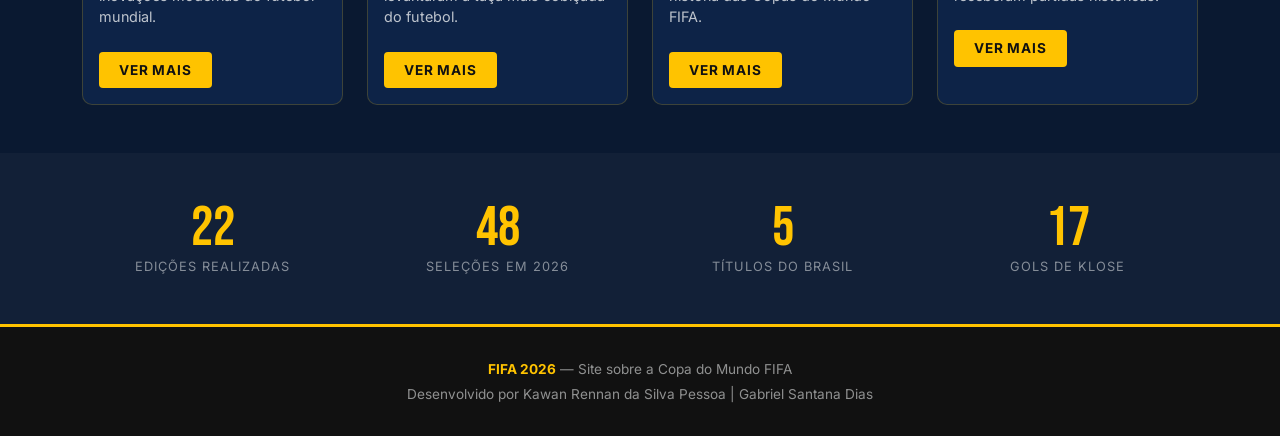
==== commit 2f92c442: "atualização da página fase-de-grupos.html e os footers" ====
--- a/index.html
+++ b/index.html
@@ -1,4 +1,4 @@
-<!DOCTYPE html>
+﻿<!DOCTYPE html>
 <html lang="pt-BR">
 <head>
   <meta charset="UTF-8" />
@@ -195,9 +195,9 @@
   <footer>
     <div class="container">
       <p class="mb-1">
-        <a href="index.html"><strong style="color:var(--dourado);">COPA 2026</strong></a> — Site  sobre a Copa do Mundo FIFA
+        <a href="index.html"><strong style="color:var(--dourado);">FIFA 2026</strong></a> — Site  sobre a Copa do Mundo FIFA
       </p>
-      <p class="mb-0">Desenvolvido por &nbsp;|&nbsp; Gabriel Santana - Kawan Rennan</p>
+      <p class="mb-0">Desenvolvido por  Kawan Rennan da Silva Pessoa | Gabriel Santana Dias</p>
     </div>
   </footer>
 
